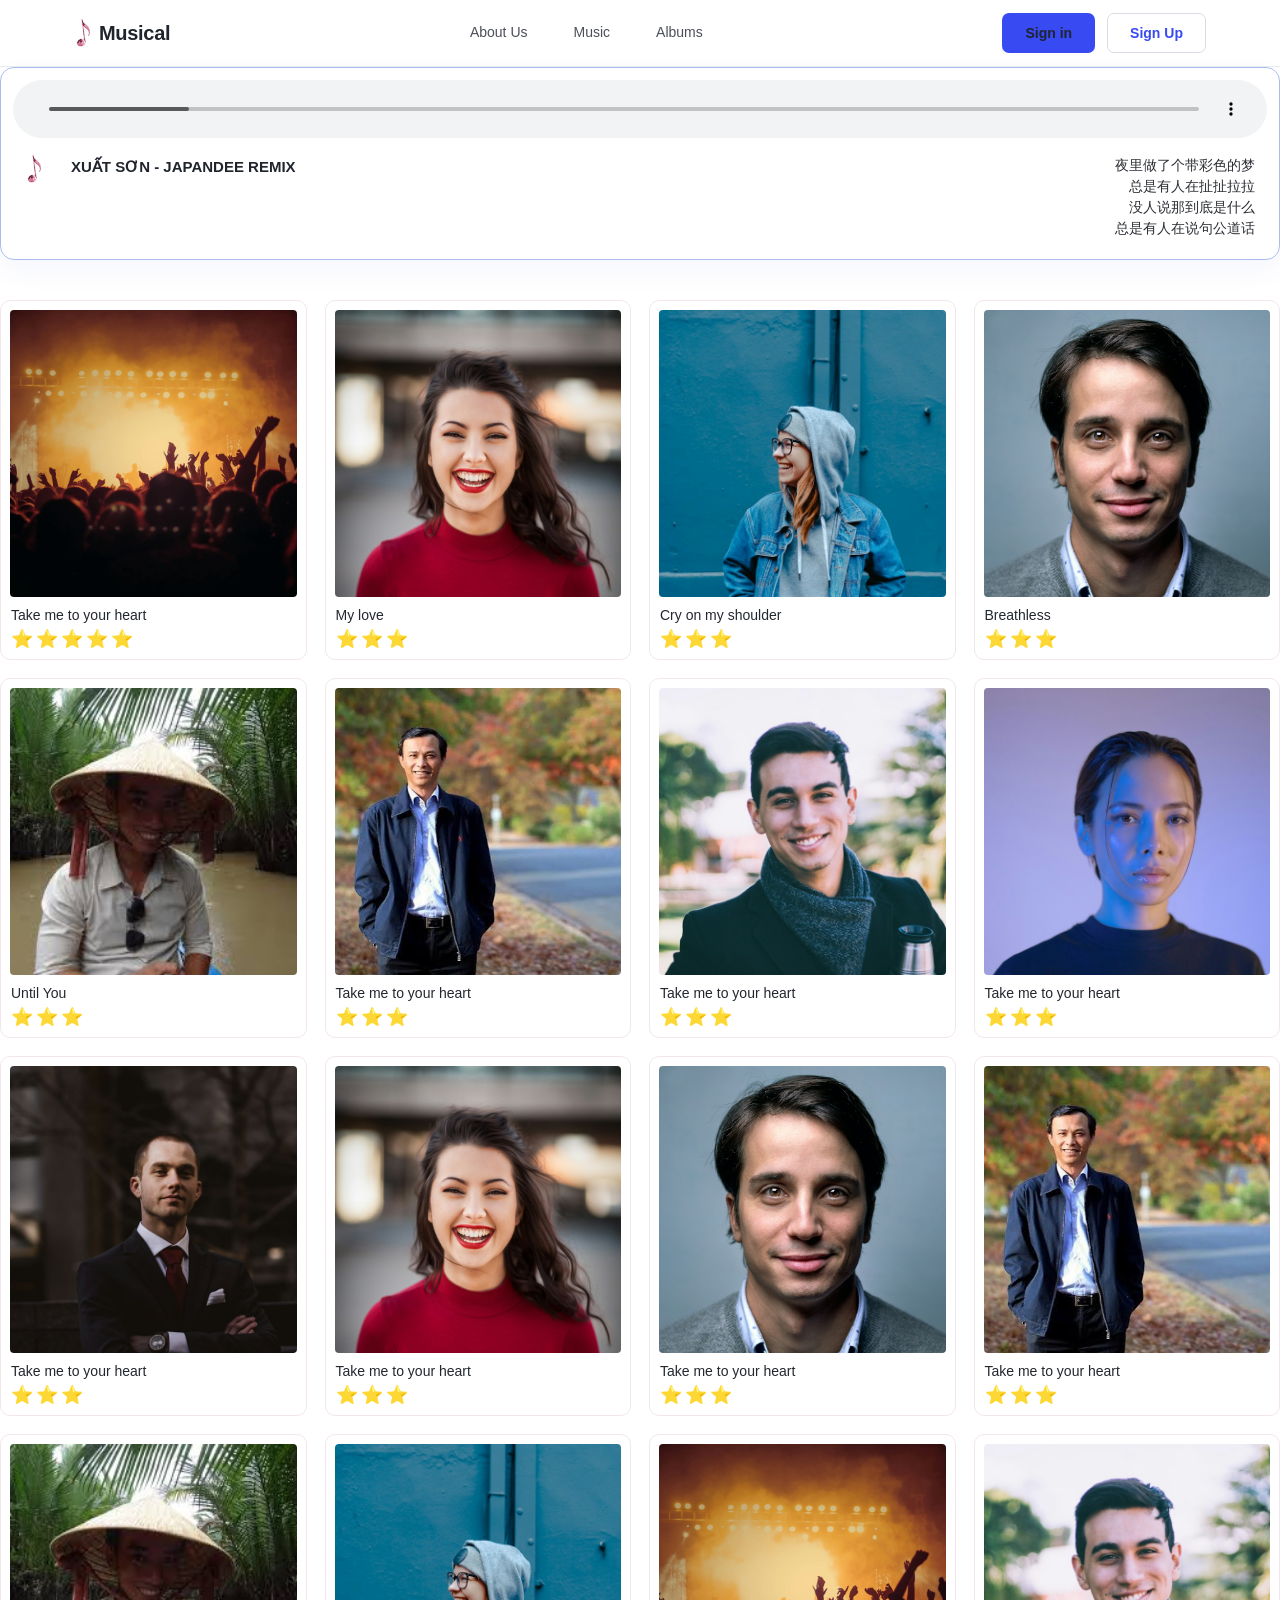
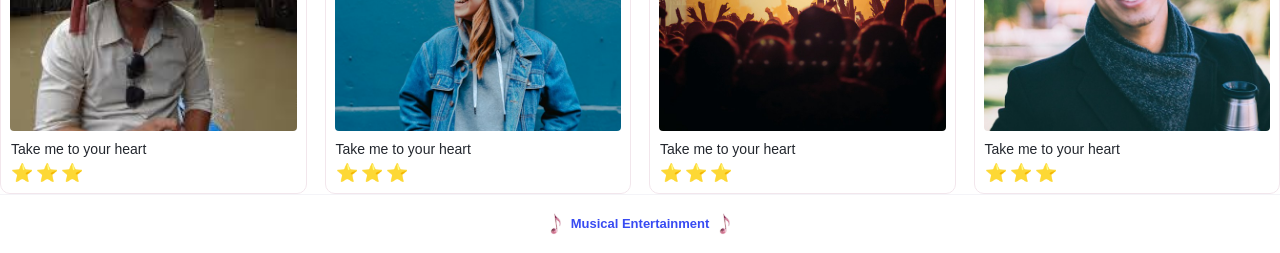
==== index.html @ 37d74360 "Add Musical website with home and login pages" ====
<!DOCTYPE html>
<html lang="en">
<head>
  <meta charset="UTF-8">
  <meta name="viewport" content="width=device-width, initial-scale=1.0">
  <meta name="description" content="Musical - listen to your favourite songs and discover new albums.">
  <title>Musical &ndash; Home</title>
  <link rel="stylesheet" href="css/style.css">
</head>
<body>

 
  
  <header class="site-header">
    <div class="container header-inner">
      <a class="brand" href="index.html">
        <span class="note-icon" aria-hidden="true"></span>
        <span>Musical</span>
      </a>

      <nav class="main-nav" aria-label="Main navigation">
        <span>About Us</span>
        <span>Music</span>
        <span>Albums</span>
      </nav>

      <div class="header-actions">
        <a class="btn btn-primary" href="login.html">Sign in</a>
        <a class="btn btn-outline" href="login.html">Sign Up</a>
      </div>
    </div>
  </header>




    <section class="player-card" aria-label="Music player">
      <div class="player-bar">
        <audio class="audio-player" controls preload="metadata" aria-label="Take me to your heart">
          <source src="audio/track-1.mp3" type="audio/mpeg">
          Your browser does not support the audio element.
        </audio>
      </div>

      <div class="player-info">
        <span class="note-icon player-note" aria-hidden="true"></span>
        <h1 class="song-title">XUẤT SƠN - JAPANDEE REMIX</h1>
        <p class="lyrics">
  

          夜里做了个带彩色的梦<br>

总是有人在扯扯拉拉<br>

没人说那到底是什么<br>

总是有人在说句公道话<br>
        </p>
      </div>
    </section>


    

    <section id="albums" class="albums-section" aria-labelledby="albums-heading">
      <h2 id="albums-heading" class="sr-only">Albums</h2>

      <div class="album-grid">

        <article class="album-card">
          <img src="images/artist-3.jpg" alt="MUSIC 2">
          <h3 class="album-title">Take me to your heart</h3>
          <p class="stars" role="img" aria-label="Rated 5 out of 5 stars">⭐⭐⭐⭐⭐</p>
        </article>

        <article class="album-card">
          <img src="images/artist-2.jpg" alt="MUSIC">
          <h3 class="album-title">My love</h3>
          <p class="stars" role="img" aria-label="Rated 3 out of 5 stars">⭐⭐⭐</p>
        </article>

        <article class="album-card">
          <img src="images/avatar-4.jpg" alt="MUSIC">
          <h3 class="album-title">Cry on my shoulder</h3>
          <p class="stars" role="img" aria-label="Rated 3 out of 5 stars">⭐⭐⭐</p>
        </article>

        <article class="album-card">
          <img src="images/artist-4.jpg" alt="MUSIC">
          <h3 class="album-title">Breathless</h3>
          <p class="stars" role="img" aria-label="Rated 3 out of 5 stars">⭐⭐⭐</p>
        </article>

        <article class="album-card">
          <img src="images/artist-1.jpg" alt="MUSIC">
          <h3 class="album-title">Until You</h3>
          <p class="stars" role="img" aria-label="Rated 3 out of 5 stars">⭐⭐⭐</p>
        </article>

        <article class="album-card">
          <img src="images/composer-1.jpg" alt="MUSIC">
          <h3 class="album-title">Take me to your heart</h3>
          <p class="stars" role="img" aria-label="Rated 3 out of 5 stars">⭐⭐⭐</p>
        </article>

        <article class="album-card">
          <img src="images/avatar-1.jpg" alt="MUSIC">
          <h3 class="album-title">Take me to your heart</h3>
          <p class="stars" role="img" aria-label="Rated 3 out of 5 stars">⭐⭐⭐</p>
        </article>

        <article class="album-card">
          <img src="images/avatar-2.jpg" alt="MUSIC">
          <h3 class="album-title">Take me to your heart</h3>
          <p class="stars" role="img" aria-label="Rated 3 out of 5 stars">⭐⭐⭐</p>
        </article>

        <article class="album-card">
          <img src="images/avatar-3.jpg" alt="MUSIC">
          <h3 class="album-title">Take me to your heart</h3>
          <p class="stars" role="img" aria-label="Rated 3 out of 5 stars">⭐⭐⭐</p>
        </article>

        <article class="album-card">
          <img src="images/artist-2.jpg" alt="MUSIC">
          <h3 class="album-title">Take me to your heart</h3>
          <p class="stars" role="img" aria-label="Rated 3 out of 5 stars">⭐⭐⭐</p>
        </article>

        <article class="album-card">
          <img src="images/artist-4.jpg" alt="MUSIC">
          <h3 class="album-title">Take me to your heart</h3>
          <p class="stars" role="img" aria-label="Rated 3 out of 5 stars">⭐⭐⭐</p>
        </article>

        <article class="album-card">
          <img src="images/composer-1.jpg" alt="MUSIC">
          <h3 class="album-title">Take me to your heart</h3>
          <p class="stars" role="img" aria-label="Rated 3 out of 5 stars">⭐⭐⭐</p>
        </article>

        <article class="album-card">
          <img src="images/artist-1.jpg" alt="MUSIC">
          <h3 class="album-title">Take me to your heart</h3>
          <p class="stars" role="img" aria-label="Rated 3 out of 5 stars">⭐⭐⭐</p>
        </article>

        <article class="album-card">
          <img src="images/avatar-4.jpg" alt="MUSIC">
          <h3 class="album-title">Take me to your heart</h3>
          <p class="stars" role="img" aria-label="Rated 3 out of 5 stars">⭐⭐⭐</p>
        </article>

        <article class="album-card">
          <img src="images/artist-3.jpg" alt="MUSIC">
          <h3 class="album-title">Take me to your heart</h3>
          <p class="stars" role="img" aria-label="Rated 3 out of 5 stars">⭐⭐⭐</p>
        </article>

        <article class="album-card">
          <img src="images/avatar-1.jpg" alt="MUSIC">
          <h3 class="album-title">Take me to your heart</h3>
          <p class="stars" role="img" aria-label="Rated 3 out of 5 stars">⭐⭐⭐</p>
        </article>

      </div>
    </section>
  </main>


  
  
  <footer class="site-footer">
    <span class="note-icon" aria-hidden="true"></span>
    <span>Musical Entertainment</span>
    <span class="note-icon" aria-hidden="true"></span>
  </footer>

</body>
</html>
---- css/style.css ----
:root {
  --blue: #384bf2;
  --blue-dark: #2c3cd8;
  --login-blue: #4774e7;
  --login-blue-dark: #3a63d6;
  --ink: #1f2430;
  --text: #2b2e34;
  --muted: #5f6368;
  --line: #ececf2;
  --star: #f6a700;
  --radius: 12px;
  --shadow: 0 12px 30px rgba(31, 36, 48, 0.09);
}

*,
*::before,
*::after {
  box-sizing: border-box;
}

html {
  scroll-behavior: smooth;
}

body {
  margin: 0;
  min-height: 100vh;
  display: flex;
  flex-direction: column;
  color: var(--ink);
  font-family: "Segoe UI", Roboto, "Helvetica Neue", Arial, sans-serif;
  font-size: 16px;
  line-height: 1.4;
  -webkit-font-smoothing: antialiased;
}

img {
  display: block;
  max-width: 100%;
}

a {
  color: inherit;
  text-decoration: none;
}

button,
input {
  font: inherit;
}

.container {
  width: 100%;
  max-width: 1180px;
  margin: 0 auto;
  padding: 0 24px;
}

.sr-only {
  position: absolute;
  width: 1px;
  height: 1px;
  padding: 0;
  margin: -1px;
  overflow: hidden;
  clip: rect(0, 0, 0, 0);
  white-space: nowrap;
  border: 0;
}

/* ==========================================================================
   Header--------------------------------------------------------------------------------------------------------------------------------------------
   ========================================================================== */

.site-header {

  border-bottom: 1px solid var(--line);
}

.header-inner {
  display: flex;
  align-items: center;
  gap: 24px;
  height: 66px;
}

.brand {
  display: inline-flex;
  align-items: center;
  gap: 7px;
  flex: 0 0 auto;
  font-size: 20px;
  font-weight: 700;
  letter-spacing: -0.3px;
  color: #20242c;
}

.note-icon {
  display: inline-block;
  flex: 0 0 auto;
  width: 18px;
  height: 30px;
  background: url("../images/images.jpg") no-repeat center / 36px auto;
  mix-blend-mode: multiply;
}

.main-nav {
  display: flex;
  align-items: center;
  gap: 42px;
  margin: 0 auto;
}

.main-nav span {
  padding: 7px 2px;
  font-size: 14px;
  font-weight: 500;
  color: #4b4f58;
}

.header-actions {
  display: flex;
  align-items: center;
  gap: 12px;
  flex: 0 0 auto;
}

.btn {
  display: inline-flex;
  align-items: center;
  justify-content: center;
  height: 40px;
  padding: 0 22px;
  border: 1px solid transparent;
  border-radius: 7px;
  font-size: 14px;
  font-weight: 600;
  line-height: 1;
  white-space: nowrap;
  transition: background 0.2s ease, border-color 0.2s ease, color 0.2s ease;
}

.btn-primary {
  background: var(--blue);

}

.btn-outline {

  border-color: #d9dce5;
  color: var(--blue);
}

/* ==========================================================================
   Home page-------------------------------------------------------------------------------------------------------------------------------------
   ========================================================================== */

.page-main {
  flex: 1;
  padding-top: 26px;
  padding-bottom: 38px;
}

.player-card {
  padding: 12px 12px 4px;
  border: 1px solid #a9bced;
  border-radius: 14px;

  box-shadow: 0 10px 28px rgba(56, 75, 242, 0.05);
}

.player-bar {
  padding: 4px 10px;
  border-radius: 999px;
  background: #f1f3f4;
}

.audio-player {
  display: block;
  width: 100%;
  height: 50px;
  border: 0;
  border-radius: 999px;
  
}

.player-info {
  display: grid;
  grid-template-columns: 28px minmax(170px, 1fr) 1.45fr;
  gap: 6px 18px;
  align-items: start;
  padding: 16px 12px 16px;
}

.player-note {
  width: 18px;
  height: 30px;
  background-size: 36px auto;
}

.song-title {
  margin: 3px 0 0;
  font-size: 15px;
  font-weight: 600;
  line-height: 1.3;
  color: #20242c;
}

.lyrics {
  margin: 1px 0 0;
  font-size: 14px;
  line-height: 1.5;
  color: var(--text);
  text-align: right;
}

/* Albums----------------------------------------------------------------------------------------------------------------------- */

.albums-section {
  margin-top: 40px;
}

.album-grid {
  display: grid;
  grid-template-columns: repeat(4, minmax(0, 1fr));
  gap: 18px;
}

.album-card {
  padding: 9px 9px 11px;
  border: 1px solid #f2e6ec;
  border-radius: 10px;
  
  transition: transform 0.2s ease, box-shadow 0.2s ease, border-color 0.2s ease;
}

.album-card img {
  width: 100%;
  aspect-ratio: 1 / 1;
  object-fit: cover;
  border-radius: 4px;
  
}

.album-title {
  margin: 10px 1px 6px;
  font-size: 14px;
  font-weight: 500;
  line-height: 1.25;
  color: #23272e;
}

.stars {
  margin: 0;
  padding-left: 1px;
  color: var(--star);
  font-size: 18px;
  line-height: 1;
  letter-spacing: 3px;
  white-space: nowrap;
}

/* ==========================================================================
   Login page-------------------------------------------------------------------------------------------------------------------------------
   ========================================================================== */

.login-main {
  flex: 1;
  display: flex;
  justify-content: center;
  align-items: flex-start;
  padding: 70px 24px 110px;
}

.login-panel {
  width: 100%;
  max-width: 392px;
}

.login-form,
.login-form label,
.login-form input,
.login-btn,
.register {
  font-family: Georgia, "Times New Roman", Times, serif;
}

.field {
  margin-bottom: 18px;
}

.field label {
  display: block;
  margin-bottom: 7px;
  font-size: 19px;
  font-weight: 700;
  color: #1b1b1b;
}

.field input {
  width: 100%;
  height: 42px;
  padding: 0 12px;
  border: 1px solid #c9c9c9;
  border-radius: 4px;
  
  color: #333333;
  font-size: 15px;
  outline: none;
  transition: border-color 0.2s ease, box-shadow 0.2s ease;
}

.field input::placeholder {
  color: #b8b8b8;
}

.field input:focus {
  border-color: var(--login-blue);
  box-shadow: 0 0 0 3px rgba(71, 116, 231, 0.14);
}

.field input[readonly] {
  cursor: default;
}

.field input[readonly]:focus {
  border-color: #c9c9c9;
  box-shadow: none;
}

.form-row {
  display: flex;
  align-items: center;
  justify-content: space-between;
  gap: 12px;
  margin-top: 24px;
}

.remember {
  display: inline-flex;
  align-items: center;
  gap: 9px;
  font-size: 14px;
  color: #3a3a3a;
  cursor: pointer;
  user-select: none;
}

.remember input {
  width: 17px;
  height: 17px;
  margin: 0;
  accent-color: var(--login-blue);
  cursor: pointer;
}

.link {
  font-family: Georgia, "Times New Roman", Times, serif;
  font-size: 14px;
  font-weight: 700;
  color: var(--login-blue);
}

.login-btn {
  width: 100%;
  height: 52px;
  margin-top: 36px;
  border: 0;
  border-radius: 6px;
  background: var(--login-blue);
  
  font-size: 22px;
  letter-spacing: 1px;
  cursor: pointer;
  transition: background 0.2s ease, transform 0.05s ease;
}

.login-btn:active {
  transform: translateY(1px);
}

.register {
  margin: 22px 0 0;
  text-align: right;
  font-size: 14px;
  color: #333333;
}

.register .link {
  font-size: 14px;
}

/* ==========================================================================
   Footer---------------------------------
   ========================================================================== */

.site-footer {
  display: flex;
  align-items: center;
  justify-content: center;
  gap: 10px;
  padding: 18px 20px;
  border-top: 1px solid #f4f4f8;
  
  color: var(--blue);
  font-size: 13px;
  font-weight: 700;
}

.site-footer .note-icon {
  width: 11px;
  height: 22px;
  background-size: 26px auto;
}

/* ==========================================================================
   Focus states----------------------------------------------------
   ========================================================================== */

a:focus-visible,
button:focus-visible,
input:focus-visible {
  outline: 2px solid var(--blue);
  outline-offset: 2px;
}

.field input:focus-visible {
  outline: none;
}

.login-btn:focus-visible {
  outline: 2px solid #1f3fb8;
  outline-offset: 3px;
}

/* ==========================================================================
   Responsive-----------------------------------------------------------------
   ========================================================================== */

@media (max-width: 900px) {
  .main-nav {
    gap: 28px;
  }
}

@media (max-width: 480px) {
  .album-grid {
    grid-template-columns: repeat(2, minmax(0, 1fr));
  }
}

@media (max-width: 700px) {
  .header-inner {
    height: 60px;
    gap: 12px;
  }

  .main-nav {
    display: none;
  }

  .header-actions {
    margin-left: auto;
  }

  .btn {
    height: 36px;
    padding: 0 14px;
    font-size: 13px;
  }

  .player-info {
    grid-template-columns: 26px 1fr;
  }

  .lyrics {
    grid-column: 1 / -1;
    margin-top: 8px;
  }

  .login-main {
    padding: 44px 20px 80px;
  }
}

@media (max-width: 520px) {
  .container {
    padding: 0 16px;
  }

  .brand {
    font-size: 18px;
  }

  .brand .note-icon {
    width: 16px;
    height: 27px;
    background-size: 32px auto;
  }

  .page-main {
    padding-top: 18px;
    padding-bottom: 28px;
  }

  .player-card {
    padding: 8px 8px 2px;
    border-radius: 12px;
  }

  .player-bar {
    padding: 3px 6px;
  }

  .audio-player {
    height: 46px;
  }

  .player-info {
    padding: 14px 8px 12px;
    gap: 4px 12px;
  }

  .player-note {
    width: 16px;
    height: 27px;
    background-size: 32px auto;
  }

  .song-title {
    font-size: 14px;
  }

  .lyrics {
    font-size: 13px;
  }

  .albums-section {
    margin-top: 28px;
  }

  .album-grid {
    gap: 12px;
  }

  .album-card {
    padding: 7px 7px 9px;
  }

  .album-title {
    margin: 8px 1px 5px;
    font-size: 13px;
  }

  .stars {
    font-size: 16px;
    letter-spacing: 2px;
  }

  .site-footer {
    padding: 16px;
    font-size: 12px;
  }

  .login-main {
    padding: 36px 20px 70px;
  }

  .field label {
    font-size: 17px;
  }
}
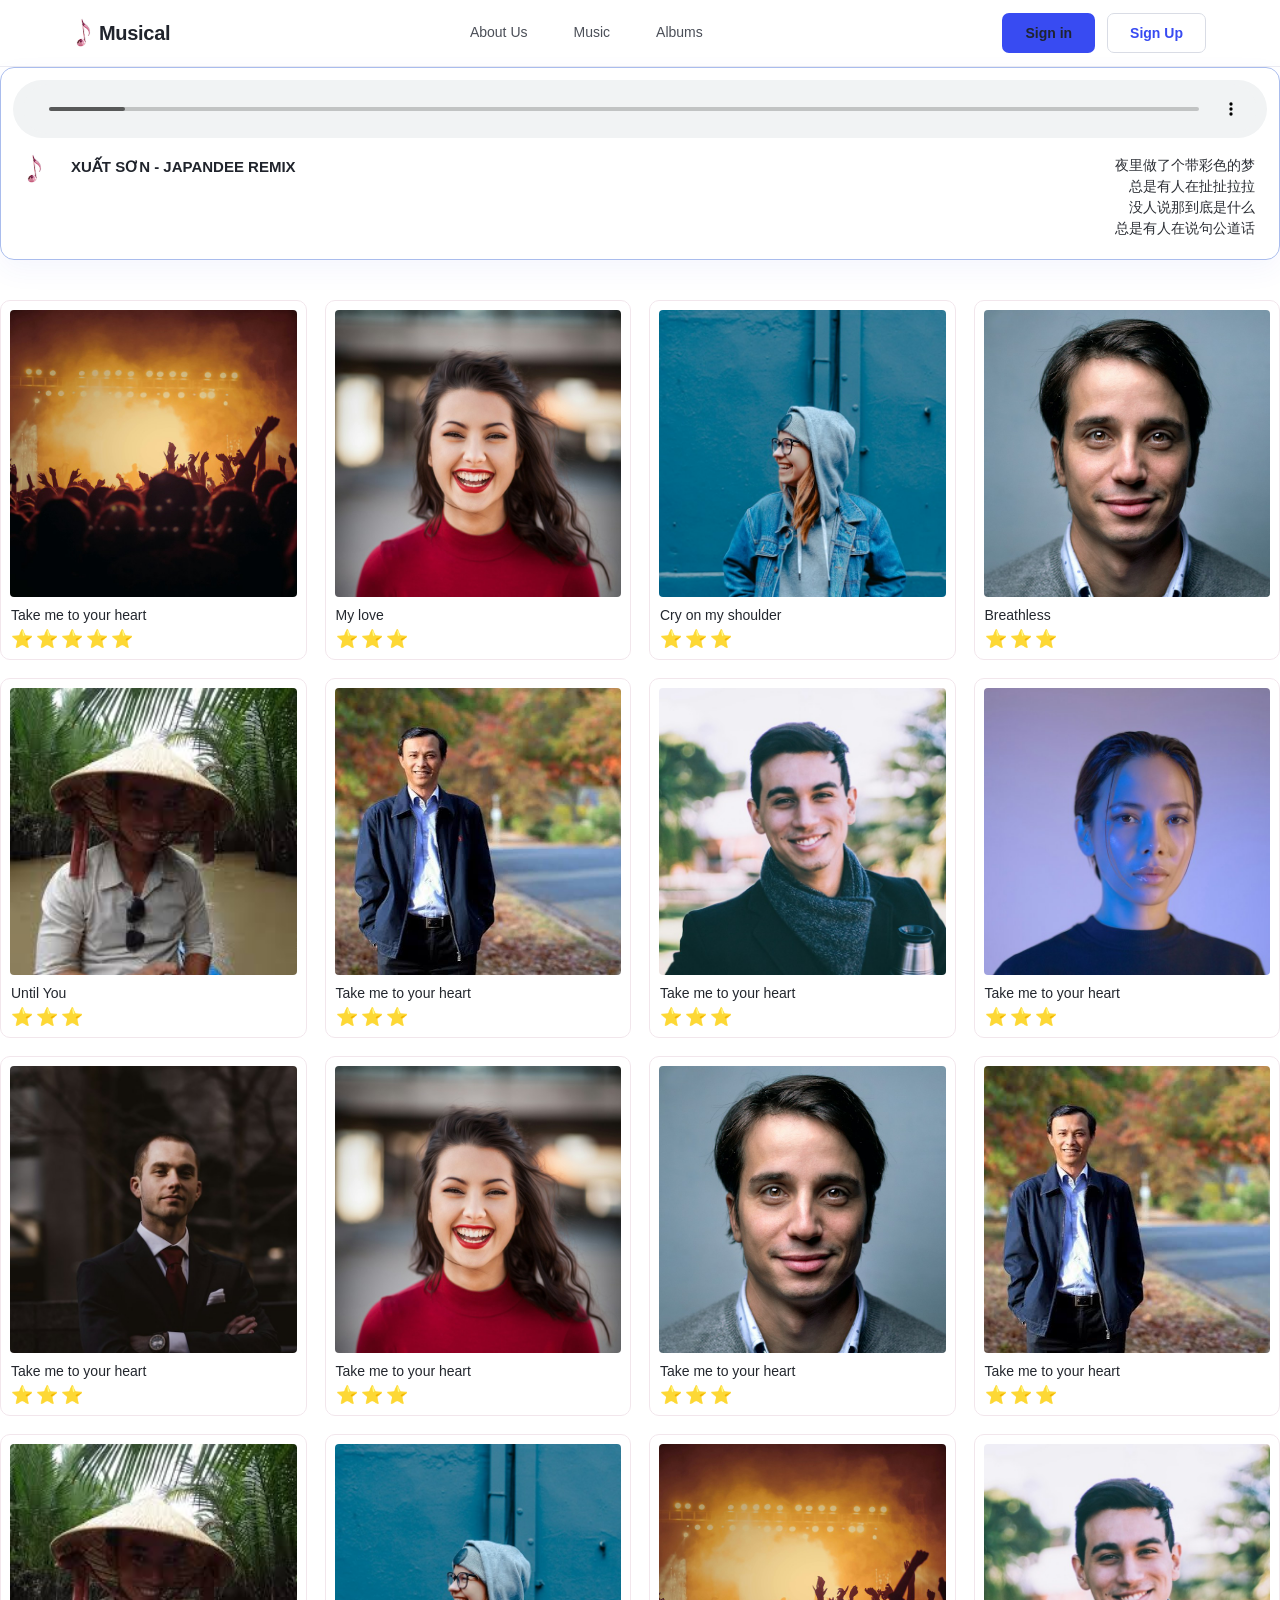
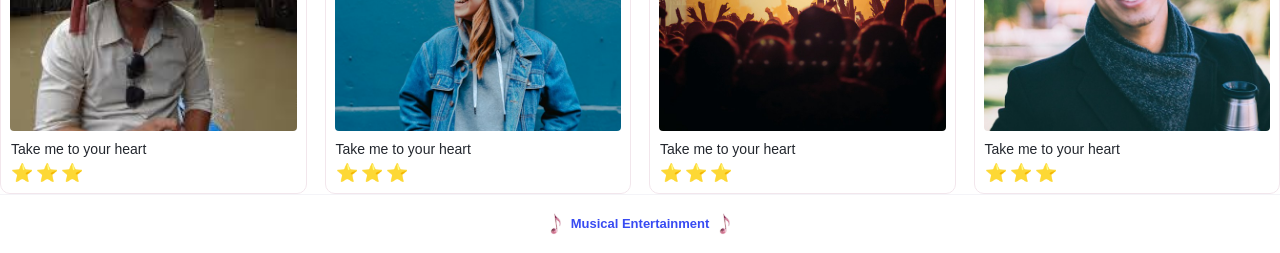
==== commit d78dcd54: "Update audio player label" ====
--- a/index.html
+++ b/index.html
@@ -36,7 +36,7 @@
 
     <section class="player-card" aria-label="Music player">
       <div class="player-bar">
-        <audio class="audio-player" controls preload="metadata" aria-label="Take me to your heart">
+        <audio class="audio-player" controls preload="metadata" aria-label="MUUSIIC">
           <source src="audio/track-1.mp3" type="audio/mpeg">
           Your browser does not support the audio element.
         </audio>
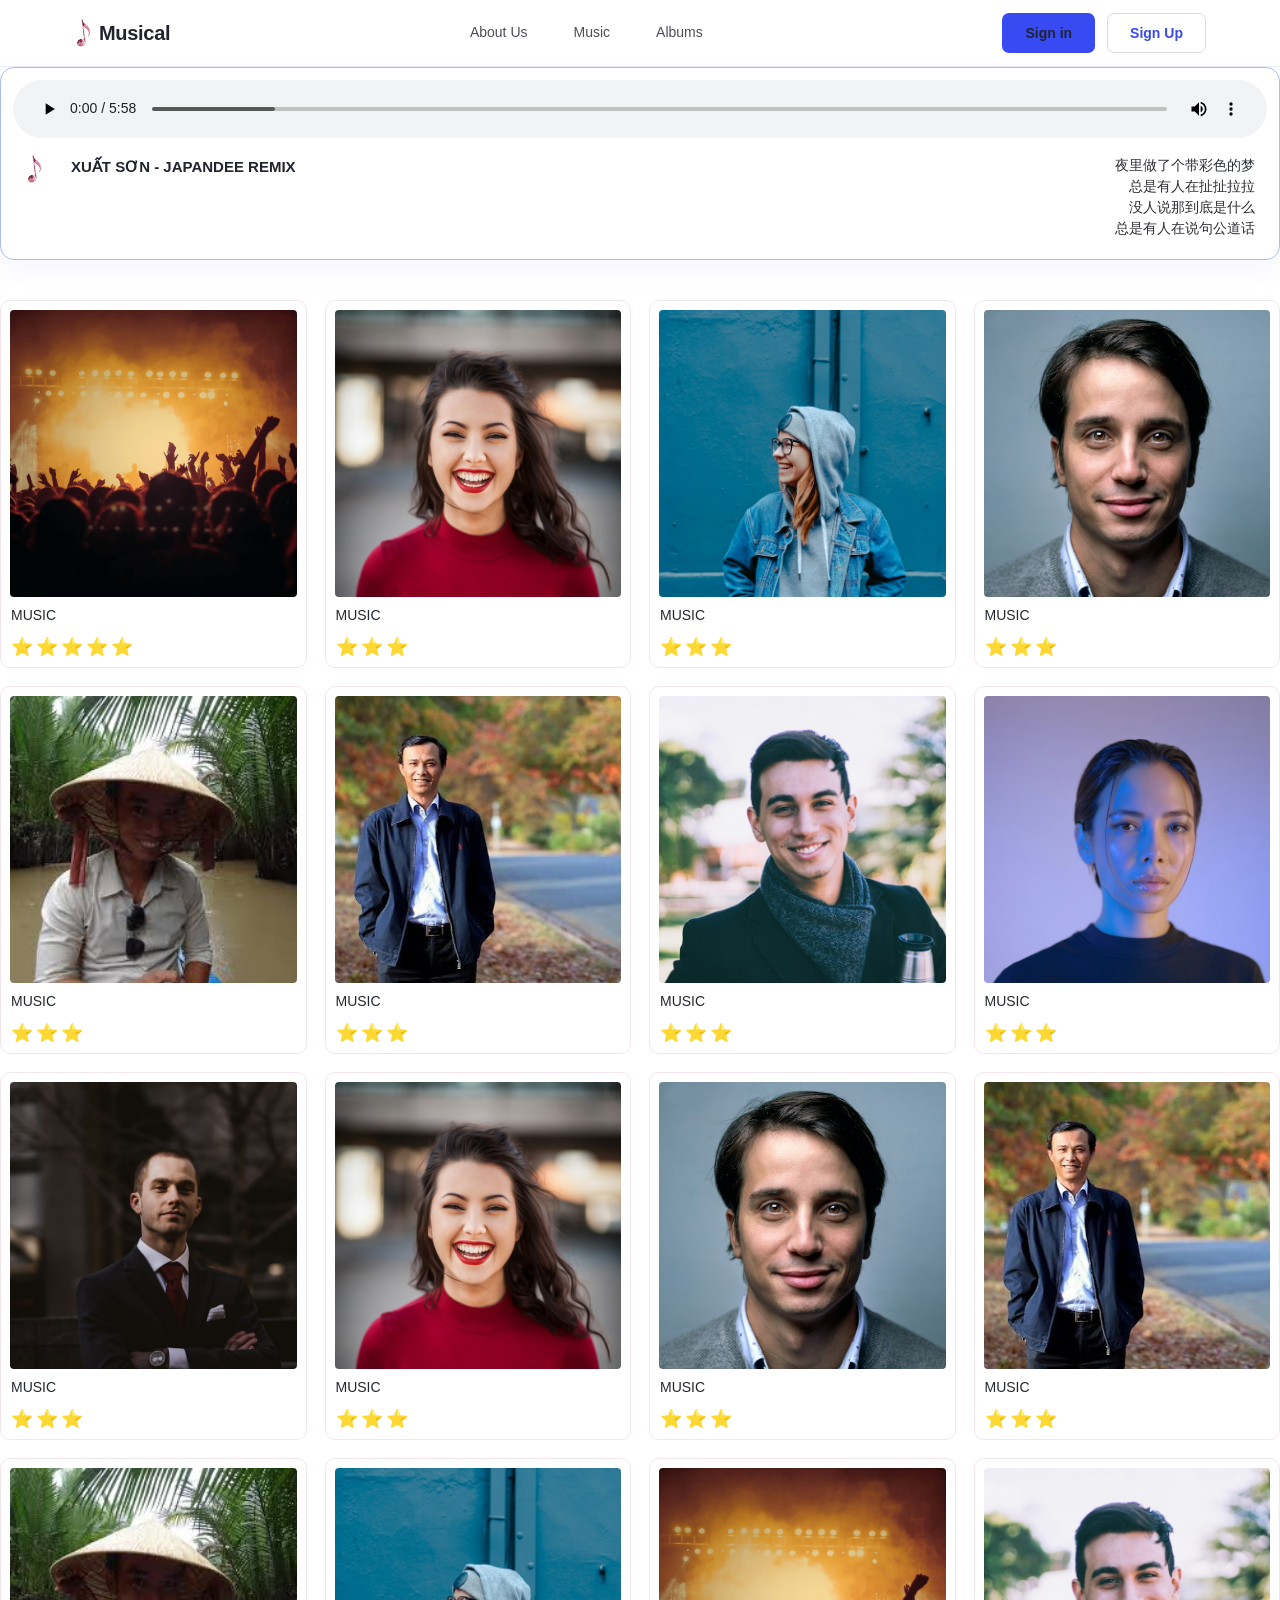
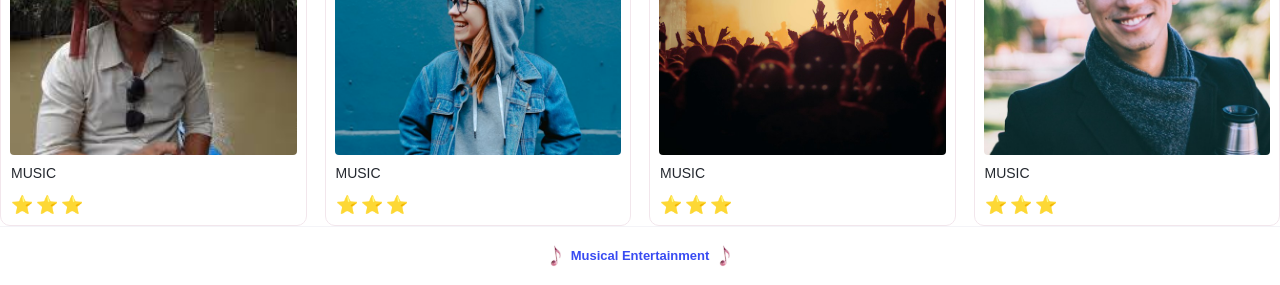
==== commit 3953ddd3: "Remove aria-label attributes" ====
--- a/index.html
+++ b/index.html
@@ -18,7 +18,7 @@
         <span>Musical</span>
       </a>
 
-      <nav class="main-nav" aria-label="Main navigation">
+      <nav class="main-nav">
         <span>About Us</span>
         <span>Music</span>
         <span>Albums</span>
@@ -34,9 +34,9 @@
 
 
 
-    <section class="player-card" aria-label="Music player">
+    <section class="player-card">
       <div class="player-bar">
-        <audio class="audio-player" controls preload="metadata" aria-label="MUUSIIC">
+        <audio class="audio-player" controls preload="metadata">
           <source src="audio/track-1.mp3" type="audio/mpeg">
           Your browser does not support the audio element.
         </audio>
@@ -62,105 +62,105 @@
 
     
 
-    <section id="albums" class="albums-section" aria-labelledby="albums-heading">
+    <section id="albums" class="albums-section">
       <h2 id="albums-heading" class="sr-only">Albums</h2>
 
       <div class="album-grid">
 
         <article class="album-card">
           <img src="images/artist-3.jpg" alt="MUSIC 2">
-          <h3 class="album-title">Take me to your heart</h3>
-          <p class="stars" role="img" aria-label="Rated 5 out of 5 stars">⭐⭐⭐⭐⭐</p>
+          <h3 class="album-title">MUSIC</h3>
+          <p class="stars" role="img">⭐⭐⭐⭐⭐</p>
         </article>
 
         <article class="album-card">
           <img src="images/artist-2.jpg" alt="MUSIC">
-          <h3 class="album-title">My love</h3>
-          <p class="stars" role="img" aria-label="Rated 3 out of 5 stars">⭐⭐⭐</p>
+          <h3 class="album-title">MUSIC</h3>
+          <p class="stars" role="img">⭐⭐⭐</p>
         </article>
 
         <article class="album-card">
           <img src="images/avatar-4.jpg" alt="MUSIC">
-          <h3 class="album-title">Cry on my shoulder</h3>
-          <p class="stars" role="img" aria-label="Rated 3 out of 5 stars">⭐⭐⭐</p>
+          <h3 class="album-title">MUSIC</h3>
+          <p class="stars" role="img">⭐⭐⭐</p>
         </article>
 
         <article class="album-card">
           <img src="images/artist-4.jpg" alt="MUSIC">
-          <h3 class="album-title">Breathless</h3>
-          <p class="stars" role="img" aria-label="Rated 3 out of 5 stars">⭐⭐⭐</p>
+          <h3 class="album-title">MUSIC</h3>
+          <p class="stars" role="img">⭐⭐⭐</p>
         </article>
 
         <article class="album-card">
           <img src="images/artist-1.jpg" alt="MUSIC">
-          <h3 class="album-title">Until You</h3>
-          <p class="stars" role="img" aria-label="Rated 3 out of 5 stars">⭐⭐⭐</p>
+          <h3 class="album-title">MUSIC</h3>
+          <p class="stars" role="img">⭐⭐⭐</p>
         </article>
 
         <article class="album-card">
           <img src="images/composer-1.jpg" alt="MUSIC">
-          <h3 class="album-title">Take me to your heart</h3>
-          <p class="stars" role="img" aria-label="Rated 3 out of 5 stars">⭐⭐⭐</p>
+          <h3 class="album-title">MUSIC</h3>
+          <p class="stars" role="img">⭐⭐⭐</p>
         </article>
 
         <article class="album-card">
           <img src="images/avatar-1.jpg" alt="MUSIC">
-          <h3 class="album-title">Take me to your heart</h3>
-          <p class="stars" role="img" aria-label="Rated 3 out of 5 stars">⭐⭐⭐</p>
+          <h3 class="album-title">MUSIC</h3>
+          <p class="stars" role="img">⭐⭐⭐</p>
         </article>
 
         <article class="album-card">
           <img src="images/avatar-2.jpg" alt="MUSIC">
-          <h3 class="album-title">Take me to your heart</h3>
-          <p class="stars" role="img" aria-label="Rated 3 out of 5 stars">⭐⭐⭐</p>
+          <h3 class="album-title">MUSIC</h3>
+          <p class="stars" role="img">⭐⭐⭐</p>
         </article>
 
         <article class="album-card">
           <img src="images/avatar-3.jpg" alt="MUSIC">
-          <h3 class="album-title">Take me to your heart</h3>
-          <p class="stars" role="img" aria-label="Rated 3 out of 5 stars">⭐⭐⭐</p>
+          <h3 class="album-title">MUSIC</h3>
+          <p class="stars" role="img">⭐⭐⭐</p>
         </article>
 
         <article class="album-card">
           <img src="images/artist-2.jpg" alt="MUSIC">
-          <h3 class="album-title">Take me to your heart</h3>
-          <p class="stars" role="img" aria-label="Rated 3 out of 5 stars">⭐⭐⭐</p>
+          <h3 class="album-title">MUSIC</h3>
+          <p class="stars" role="img">⭐⭐⭐</p>
         </article>
 
         <article class="album-card">
           <img src="images/artist-4.jpg" alt="MUSIC">
-          <h3 class="album-title">Take me to your heart</h3>
-          <p class="stars" role="img" aria-label="Rated 3 out of 5 stars">⭐⭐⭐</p>
+          <h3 class="album-title">MUSIC</h3>
+          <p class="stars" role="img">⭐⭐⭐</p>
         </article>
 
         <article class="album-card">
           <img src="images/composer-1.jpg" alt="MUSIC">
-          <h3 class="album-title">Take me to your heart</h3>
-          <p class="stars" role="img" aria-label="Rated 3 out of 5 stars">⭐⭐⭐</p>
+          <h3 class="album-title">MUSIC</h3>
+          <p class="stars" role="img">⭐⭐⭐</p>
         </article>
 
         <article class="album-card">
           <img src="images/artist-1.jpg" alt="MUSIC">
-          <h3 class="album-title">Take me to your heart</h3>
-          <p class="stars" role="img" aria-label="Rated 3 out of 5 stars">⭐⭐⭐</p>
+          <h3 class="album-title">MUSIC</h3>
+          <p class="stars" role="img">⭐⭐⭐</p>
         </article>
 
         <article class="album-card">
           <img src="images/avatar-4.jpg" alt="MUSIC">
-          <h3 class="album-title">Take me to your heart</h3>
-          <p class="stars" role="img" aria-label="Rated 3 out of 5 stars">⭐⭐⭐</p>
+          <h3 class="album-title">MUSIC</h3>
+          <p class="stars" role="img">⭐⭐⭐</p>
         </article>
 
         <article class="album-card">
           <img src="images/artist-3.jpg" alt="MUSIC">
-          <h3 class="album-title">Take me to your heart</h3>
-          <p class="stars" role="img" aria-label="Rated 3 out of 5 stars">⭐⭐⭐</p>
+          <h3 class="album-title">MUSIC</h3>
+          <p class="stars" role="img">⭐⭐⭐</p>
         </article>
 
         <article class="album-card">
           <img src="images/avatar-1.jpg" alt="MUSIC">
-          <h3 class="album-title">Take me to your heart</h3>
-          <p class="stars" role="img" aria-label="Rated 3 out of 5 stars">⭐⭐⭐</p>
+          <h3 class="album-title">MUSIC</h3>
+          <p class="stars" role="img">⭐⭐⭐</p>
         </article>
 
       </div>
--- a/css/style.css
+++ b/css/style.css
@@ -228,6 +228,8 @@
 }
 
 .album-card {
+  display: flex;
+  flex-direction: column;
   padding: 9px 9px 11px;
   border: 1px solid #f2e6ec;
   border-radius: 10px;
@@ -252,8 +254,8 @@
 }
 
 .stars {
-  margin: 0;
-  padding-left: 1px;
+  margin: auto 0 0;
+  padding: 8px 0 0 1px;
   color: var(--star);
   font-size: 18px;
   line-height: 1;
